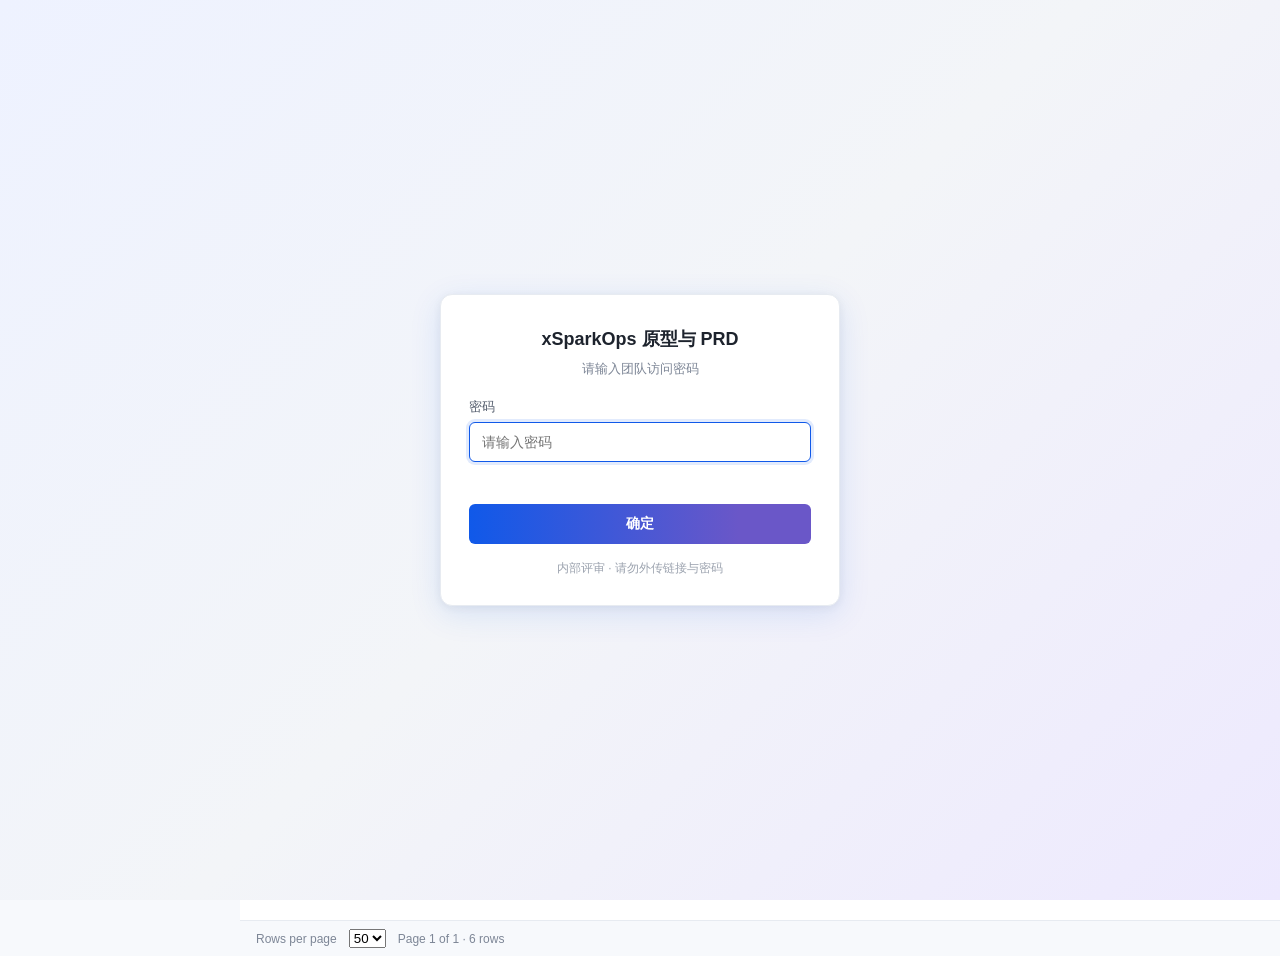
==== 原型/运营/审批中心/index.html @ 616c9ff0 "init: xSparkOps prototype, PRD hub and GitHub Pages gate" ====
<!DOCTYPE html>
<html lang="zh-CN">
<head>
  <meta charset="UTF-8">
  <meta name="viewport" content="width=device-width, initial-scale=1.0">
  <title>审批中心 — xSparkOps</title>
  <link rel="stylesheet" href="../../../共享/sidebar/sidebar.css">
  <link rel="stylesheet" href="approval.css">
  <link rel="stylesheet" href="../../../共享/sidebar/theme-dark.css">
  <link rel="stylesheet" href="../../../共享/gate/gate.css">
  <script src="../../../共享/gate/site-config.js"></script>
  <script src="../../../共享/gate/gate.js"></script>
</head>
<body data-i18n-title="approval.pageTitle">
  <div class="xs-app apv-app">
    <aside id="sidebar"></aside>

    <div class="xs-main apv-main">
      <header class="apv-page-head">
        <div class="apv-page-title">
          <h1 data-i18n="approval.page.title">审批中心</h1>
          <p data-i18n="approval.page.subtitle">查看待办、处理审批并追溯历史；覆盖 L3 敏感操作、平台发布与 Skillhub 上架，支持 AI 风险总结与提交前预审</p>
        </div>
      </header>

      <nav class="apv-tabs" data-i18n-aria="approval.tabsAria" aria-label="审批状态">
        <button class="apv-tab active" data-tab="pending" data-i18n="approval.tabs.pending">待我审批</button>
        <button class="apv-tab" data-tab="history" data-i18n="approval.tabs.history">审批历史</button>
        <button class="apv-tab" data-tab="mine" data-i18n="approval.tabs.mine">我发起的</button>
      </nav>

      <div class="apv-content" id="apvContent"></div>
    </div>
  </div>

  <script src="../../../共享/sidebar/sidebar-config.js"></script>
  <script src="../../../共享/i18n/locales.js"></script>
  <script src="../../../共享/i18n/i18n.js"></script>
  <script src="../../../共享/sidebar/icons.js"></script>
  <script src="../../../共享/sidebar/sidebar.js"></script>
  <script src="mock-data.js"></script>
  <script src="../../../共享/mock/approval-bridge.js"></script>
  <script src="approval-filters.js"></script>
  <script src="approval-ai-summary.js"></script>
  <script src="approval.js"></script>
  <script>
    XSparkSidebar.init('#sidebar', {
      activeId: 'approval',
      onUserMenu({ id, label }) {
        if (id === 'profile') alert(XSparkI18n.t('common.prototypeDemo', { label }));
      },
      onNavigate() {}
    });
    Approval.init();
  </script>
</body>
</html>
---- 共享/sidebar/sidebar.css ----
/* xSparkOps Sidebar — Figma tokens */
:root {
  --xs-sidebar-w: 240px;
  --xs-topbar-h: 56px;
  --xs-header-h: 56px;
  --xs-primary: #1059E9;
  --xs-text: #1D232D;
  --xs-text-2: #7D8696;
  --xs-icon: #545D6D;
  --xs-header-bg: #F3F5F8;
  --xs-active-bg: #FFFFFF;
  --xs-scrollbar: #C6CDD7;
  --xs-logo-from: #266AEE;
  --xs-logo-to: #6A57C8;
  --xs-item-h: 44px;
  --xs-radius: 8px;
}

* { box-sizing: border-box; margin: 0; padding: 0; }

/* App shell */
.xs-app {
  min-height: 100vh;
  background: #F7F9FC;
}

/* Global top navigation */
.xs-topbar {
  position: fixed;
  top: 0;
  left: 0;
  right: 0;
  height: var(--xs-topbar-h);
  min-height: var(--xs-topbar-h);
  z-index: 400;
  display: flex;
  align-items: center;
  justify-content: space-between;
  padding: 0 20px 0 16px;
  background: var(--xs-header-bg);
  background-image: linear-gradient(135deg, #E6F7FF 0%, rgba(251, 237, 251, 0) 55%, #fff 100%);
  border-bottom: 1px solid #E8ECF0;
  box-shadow: 0 4px 6px rgba(16, 28, 40, 0.04);
  font-family: "PingFang SC", "Microsoft YaHei", -apple-system, sans-serif;
}

.xs-topbar__brand {
  display: flex;
  align-items: center;
  gap: 10px;
  min-width: 0;
}

.xs-topbar__logo {
  width: 36px;
  height: 36px;
  flex-shrink: 0;
}

.xs-topbar__logo svg { width: 100%; height: 100%; display: block; }

.xs-topbar__brand-text {
  font-weight: 600;
  font-size: 16px;
  letter-spacing: -0.2px;
  color: #171C25;
  white-space: nowrap;
}

.xs-topbar__actions {
  display: flex;
  align-items: center;
  gap: 4px;
  flex-shrink: 0;
}

.xs-topbar__icon-btn {
  position: relative;
  display: flex;
  align-items: center;
  justify-content: center;
  width: 36px;
  height: 36px;
  border: none;
  border-radius: 8px;
  background: transparent;
  color: var(--xs-icon);
  cursor: pointer;
  transition: background 0.15s;
}

.xs-topbar__icon-btn:hover {
  background: rgba(255, 255, 255, 0.75);
  color: var(--xs-text);
}

.xs-topbar__icon-btn svg {
  width: 20px;
  height: 20px;
}

.xs-topbar__badge {
  position: absolute;
  top: 6px;
  right: 6px;
  min-width: 16px;
  height: 16px;
  padding: 0 4px;
  border-radius: 8px;
  background: #F04438;
  color: #fff;
  font-size: 10px;
  font-weight: 600;
  line-height: 16px;
  text-align: center;
}

.xs-topbar__lang {
  display: flex;
  align-items: center;
  gap: 4px;
  height: 36px;
  padding: 0 8px 0 10px;
  border: none;
  border-radius: 8px;
  background: transparent;
  color: var(--xs-text);
  font: inherit;
  font-size: 13px;
  cursor: pointer;
  transition: background 0.15s;
}

.xs-topbar__lang:hover {
  background: rgba(255, 255, 255, 0.75);
}

.xs-topbar__lang svg {
  width: 18px;
  height: 18px;
  color: var(--xs-icon);
}

.xs-topbar__lang-chevron {
  width: 12px;
  height: 12px;
  color: var(--xs-text-2);
}

.xs-topbar__user {
  position: relative;
  margin-left: 4px;
}

.xs-topbar__user-btn {
  display: flex;
  align-items: center;
  gap: 8px;
  height: 36px;
  padding: 0 8px 0 4px;
  border: none;
  border-radius: 8px;
  background: transparent;
  cursor: pointer;
  font: inherit;
  transition: background 0.15s;
}

.xs-topbar__user-btn:hover,
.xs-topbar__user-btn.open {
  background: rgba(255, 255, 255, 0.85);
}

.xs-topbar__user-name {
  font-size: 13px;
  color: var(--xs-text);
  max-width: 96px;
  overflow: hidden;
  text-overflow: ellipsis;
  white-space: nowrap;
}

.xs-topbar__user-menu {
  display: none;
  position: absolute;
  right: 0;
  top: calc(100% + 6px);
  min-width: 160px;
  background: #fff;
  border: 1px solid #E7EBF1;
  border-radius: 8px;
  box-shadow: 0 8px 24px rgba(16, 28, 40, 0.12);
  padding: 4px;
  z-index: 500;
}

.xs-topbar__user-menu.show {
  display: block;
}

.xs-topbar__user-menu-item {
  display: block;
  width: 100%;
  padding: 10px 12px;
  border: none;
  background: transparent;
  font: inherit;
  font-size: 14px;
  line-height: 22px;
  color: var(--xs-text);
  text-align: left;
  border-radius: 6px;
  cursor: pointer;
  transition: background 0.15s;
}

.xs-topbar__user-menu-item:hover {
  background: #F3F5F8;
  color: var(--xs-primary);
}

.xs-sidebar {
  width: var(--xs-sidebar-w);
  min-width: var(--xs-sidebar-w);
  height: calc(100vh - var(--xs-topbar-h));
  background: #fff;
  border-right: 1px solid #E8ECF0;
  display: flex;
  flex-direction: column;
  font-family: "PingFang SC", "Microsoft YaHei", -apple-system, sans-serif;
  font-size: 14px;
  color: var(--xs-text);
  position: fixed;
  left: 0;
  top: var(--xs-topbar-h);
  z-index: 100;
}

.xs-main {
  flex: 1;
  margin-left: var(--xs-sidebar-w);
  margin-top: var(--xs-topbar-h);
  min-width: 0;
  min-height: calc(100vh - var(--xs-topbar-h));
  display: flex;
  flex-direction: column;
}

/* Legacy sidebar brand header — removed, kept for reference */
.xs-sidebar__header {
  display: none;
}

/* Workspace selector */
.xs-sidebar__workspace {
  display: flex;
  align-items: center;
  justify-content: space-between;
  padding: 14px 16px 8px;
  cursor: pointer;
  user-select: none;
}

.xs-sidebar__workspace-label {
  font-size: 12px;
  color: var(--xs-text-2);
  line-height: 1.4;
  overflow: hidden;
  text-overflow: ellipsis;
  white-space: nowrap;
}

.xs-sidebar__workspace-chevron {
  width: 12px;
  height: 12px;
  color: var(--xs-text-2);
  flex-shrink: 0;
  transition: transform 0.2s;
}

.xs-sidebar__workspace.open .xs-sidebar__workspace-chevron {
  transform: rotate(180deg);
}

.xs-sidebar__workspace-menu {
  display: none;
  margin: 0 8px 8px;
  background: #fff;
  border: 1px solid #E8ECF0;
  border-radius: var(--xs-radius);
  box-shadow: 0 4px 16px rgba(16, 28, 40, 0.08);
  overflow: hidden;
}

.xs-sidebar__workspace.open + .xs-sidebar__workspace-menu,
.xs-sidebar__workspace-menu.show { display: block; }

.xs-sidebar__workspace-option {
  padding: 10px 14px;
  font-size: 13px;
  color: var(--xs-text);
  cursor: pointer;
}

.xs-sidebar__workspace-option:hover { background: #F3F5F8; }
.xs-sidebar__workspace-option.active { color: var(--xs-primary); font-weight: 500; }

/* Nav scroll area */
.xs-sidebar__nav {
  flex: 1;
  overflow-y: auto;
  padding: 4px 0 16px;
  scrollbar-width: thin;
  scrollbar-color: var(--xs-scrollbar) transparent;
}

.xs-sidebar__nav::-webkit-scrollbar { width: 6px; }
.xs-sidebar__nav::-webkit-scrollbar-thumb {
  background: var(--xs-scrollbar);
  border-radius: 3px;
}

.xs-sidebar__section {
  padding: 16px 20px 6px;
  font-size: 12px;
  color: var(--xs-text-2);
  line-height: 1;
}

.xs-sidebar__section:first-child {
  padding-top: 8px;
}

.xs-sidebar__divider {
  height: 1px;
  margin: 8px 16px 4px;
  background: #EEF1F5;
}

/* Nav item */
.xs-sidebar__item {
  display: flex;
  align-items: center;
  gap: 10px;
  height: var(--xs-item-h);
  margin: 0 8px;
  padding: 0 12px;
  border-radius: var(--xs-radius);
  color: var(--xs-text);
  text-decoration: none;
  cursor: pointer;
  border: none;
  background: transparent;
  width: calc(100% - 16px);
  font: inherit;
  text-align: left;
  transition: background 0.15s;
}

.xs-sidebar__item:hover:not(.is-disabled):not(.is-active) {
  background: rgba(243, 245, 248, 0.8);
}

.xs-sidebar__item.is-active {
  background: var(--xs-active-bg);
  color: var(--xs-primary);
  box-shadow: 0 1px 4px rgba(16, 28, 40, 0.06);
}

.xs-sidebar__item.is-disabled {
  color: var(--xs-text-2);
  cursor: not-allowed;
}

.xs-sidebar__icon {
  width: 20px;
  height: 20px;
  flex-shrink: 0;
  color: var(--xs-icon);
  display: flex;
  align-items: center;
  justify-content: center;
}

.xs-sidebar__icon svg { width: 20px; height: 20px; }

.xs-sidebar__item.is-active .xs-sidebar__icon { color: var(--xs-primary); }
.xs-sidebar__item.is-disabled .xs-sidebar__icon { color: var(--xs-text-2); opacity: 0.7; }

.xs-sidebar__label {
  flex: 1;
  line-height: 1.2;
  white-space: nowrap;
  overflow: hidden;
  text-overflow: ellipsis;
}

/* Sidebar footer — AI 控制台 */
.xs-sidebar__footer {
  flex-shrink: 0;
  position: relative;
  padding: 8px;
  border-top: 1px solid #E7EBF1;
  background: #fff;
}

.xs-sidebar__ai-console-menu {
  display: none;
  position: absolute;
  left: 8px;
  right: 8px;
  bottom: calc(100% + 4px);
  background: #fff;
  border: 1px solid #E8ECF0;
  border-radius: var(--xs-radius);
  box-shadow: 0 4px 16px rgba(16, 28, 40, 0.12);
  overflow: hidden;
  z-index: 20;
}

.xs-sidebar__ai-console-menu.show { display: block; }

.xs-sidebar__ai-console-option {
  display: block;
  width: 100%;
  padding: 10px 14px;
  border: none;
  background: transparent;
  font: inherit;
  font-size: 13px;
  color: var(--xs-text);
  text-align: left;
  cursor: pointer;
  transition: background 0.15s;
}

.xs-sidebar__ai-console-option + .xs-sidebar__ai-console-option {
  border-top: 1px solid #F0F2F5;
}

.xs-sidebar__ai-console-option:hover { background: #F3F5F8; }

.xs-sidebar__ai-console-option.active {
  color: var(--xs-primary);
  font-weight: 500;
  background: #F0F6FF;
}

.xs-sidebar__ai-console {
  display: flex;
  align-items: center;
  gap: 10px;
  width: 100%;
  height: var(--xs-item-h);
  padding: 0 12px;
  border: 1px solid transparent;
  border-radius: var(--xs-radius);
  background: linear-gradient(180deg, #F8FAFF 0%, #fff 100%);
  color: var(--xs-primary);
  cursor: pointer;
  font: inherit;
  font-weight: 500;
  text-align: left;
  transition: background 0.15s, border-color 0.15s, box-shadow 0.15s;
}

.xs-sidebar__ai-console:hover {
  background: #F0F6FF;
  border-color: #D6E4FF;
  box-shadow: 0 1px 4px rgba(16, 89, 233, 0.08);
}

.xs-sidebar__ai-console.open {
  background: #F0F6FF;
  border-color: #D6E4FF;
  box-shadow: 0 1px 4px rgba(16, 89, 233, 0.08);
}

.xs-sidebar__ai-console .xs-sidebar__icon {
  color: var(--xs-primary);
}

/* User footer */
.xs-sidebar__user {
  box-sizing: border-box;
  display: flex;
  align-items: center;
  padding: 8px;
  width: 100%;
  height: 68px;
  border-top: 1px solid #E7EBF1;
  flex-shrink: 0;
  position: relative;
}

.xs-sidebar__user-wrap {
  display: flex;
  align-items: center;
  padding: 10px 4px 10px 8px;
  gap: 12px;
  flex: 1;
  height: 52px;
  border-radius: 8px;
  cursor: pointer;
  border: none;
  background: transparent;
  font: inherit;
  text-align: left;
  min-width: 0;
  transition: background 0.15s;
}

.xs-sidebar__user-wrap:hover,
.xs-sidebar__user-wrap.open {
  background: #F3F5F8;
}

.xs-sidebar__avatar {
  position: relative;
  width: 32px;
  height: 32px;
  background: #EBF2FF;
  border-radius: 50%;
  display: flex;
  align-items: center;
  justify-content: center;
  flex-shrink: 0;
  font-size: 13px;
  line-height: 17px;
  color: var(--xs-primary);
  font-weight: 400;
}

.xs-sidebar__user-info {
  display: flex;
  flex-direction: column;
  justify-content: center;
  flex: 1;
  min-width: 0;
}

.xs-sidebar__user-name {
  font-size: 14px;
  line-height: 22px;
  color: var(--xs-text);
  overflow: hidden;
  text-overflow: ellipsis;
  white-space: nowrap;
}

.xs-sidebar__user-toggle {
  display: flex;
  justify-content: center;
  align-items: center;
  width: 32px;
  height: 32px;
  border-radius: 4px;
  border: none;
  background: transparent;
  color: var(--xs-icon);
  cursor: pointer;
  flex-shrink: 0;
  padding: 6px;
  transition: background 0.15s;
}

.xs-sidebar__user-toggle:hover {
  background: #EEF1F5;
}

.xs-sidebar__user-toggle svg {
  width: 20px;
  height: 20px;
}

.xs-sidebar__user-menu {
  display: none;
  position: absolute;
  left: 8px;
  right: 8px;
  bottom: calc(100% + 4px);
  background: #fff;
  border: 1px solid #E7EBF1;
  border-radius: 8px;
  box-shadow: 0 4px 16px rgba(16, 28, 40, 0.1);
  padding: 4px;
  z-index: 200;
}

.xs-sidebar__user-menu.show {
  display: block;
}

.xs-sidebar__user-menu-item {
  display: block;
  width: 100%;
  padding: 10px 12px;
  border: none;
  background: transparent;
  font: inherit;
  font-size: 14px;
  line-height: 22px;
  color: var(--xs-text);
  text-align: left;
  border-radius: 6px;
  cursor: pointer;
  transition: background 0.15s;
}

.xs-sidebar__user-menu-item:hover {
  background: #F3F5F8;
  color: var(--xs-primary);
}

/* Demo layout */
.demo-layout {
  display: flex;
  min-height: 100vh;
  background: #F7F9FC;
}

.demo-main {
  flex: 1;
  margin-left: var(--xs-sidebar-w);
  margin-top: var(--xs-topbar-h);
  min-width: 0;
  min-height: calc(100vh - var(--xs-topbar-h));
  display: flex;
  flex-direction: column;
}

.demo-page-head {
  padding: 20px 28px 16px;
  background: #fff;
  border-bottom: 1px solid #E8ECF0;
  flex-shrink: 0;
}

.demo-page-head h1 {
  font-size: 18px;
  font-weight: 600;
  color: var(--xs-text);
  margin-bottom: 4px;
}

.demo-page-head p {
  color: var(--xs-text-2);
  font-size: 13px;
  line-height: 1.5;
}

.demo-page-body {
  flex: 1;
  padding: 24px 28px 32px;
  overflow: auto;
}

.demo-placeholder {
  background: #fff;
  border: 1px solid #E8ECF0;
  border-radius: 8px;
  padding: 48px 32px;
  text-align: center;
  color: var(--xs-text-2);
  font-size: 14px;
}

.demo-doc-links {
  margin-top: 16px;
  text-align: center;
  font-size: 13px;
}

.demo-doc-links a {
  color: var(--xs-primary);
  text-decoration: none;
}

.demo-doc-links a:hover {
  text-decoration: underline;
}

/* Dark theme */
.xs-app[data-theme="dark"] {
  background: #0F1419;
  color: #E8ECF0;
}

.xs-app[data-theme="dark"] .xs-topbar {
  background: #151B23;
  background-image: linear-gradient(135deg, #1a2744 0%, #151B23 100%);
  border-bottom-color: #2A3441;
}

.xs-app[data-theme="dark"] .xs-topbar__brand-text,
.xs-app[data-theme="dark"] .xs-topbar__user-name,
.xs-app[data-theme="dark"] .xs-topbar__lang {
  color: #E8ECF0;
}

.xs-app[data-theme="dark"] .xs-sidebar {
  background: #151B23;
  border-right-color: #2A3441;
  color: #E8ECF0;
}

.xs-app[data-theme="dark"] .xs-sidebar__item.is-active {
  background: #1E2A3A;
}

.xs-app[data-theme="dark"] .xs-main,
.xs-app[data-theme="dark"] .demo-main {
  background: #0F1419;
}

.xs-app[data-theme="dark"] .xs-sidebar__footer {
  background: #151B23;
  border-top-color: #2A3441;
}

.xs-app[data-theme="dark"] .xs-sidebar__ai-console {
  background: linear-gradient(180deg, #1a2744 0%, #151B23 100%);
  color: #7EB3FF;
}

.xs-app[data-theme="dark"] .xs-sidebar__ai-console:hover {
  background: #1E2A3A;
  border-color: #2A4A6B;
}

.xs-app[data-theme="dark"] .xs-sidebar__ai-console-menu {
  background: #151B23;
  border-color: #2A3441;
}

.xs-app[data-theme="dark"] .xs-sidebar__ai-console-option {
  color: #E8ECF0;
}

.xs-app[data-theme="dark"] .xs-sidebar__ai-console-option + .xs-sidebar__ai-console-option {
  border-top-color: #2A3441;
}

.xs-app[data-theme="dark"] .xs-sidebar__ai-console-option:hover {
  background: #1E2A3A;
}

.xs-app[data-theme="dark"] .xs-sidebar__ai-console-option.active {
  background: #1a2744;
  color: #7EB3FF;
}
---- 原型/运营/审批中心/approval.css ----
/* 审批中心 — xSparkOps light theme */
:root {
  --apv-primary: #1059E9;
  --apv-primary-light: #E8F0FD;
  --apv-text: #1D232D;
  --apv-text-2: #7D8696;
  --apv-text-3: #A8B0BC;
  --apv-border: #E7EBF1;
  --apv-bg: #F7F9FC;
  --apv-card: #FFFFFF;
  --apv-green: #12B76A;
  --apv-red: #F04438;
  --apv-amber: #F79009;
  --apv-purple: #7C3AED;
  --apv-orange: #F79009;
  --apv-mono: "JetBrains Mono", "SF Mono", Consolas, monospace;
  --apv-head-h: 64px;
  --apv-tabs-h: 44px;
}

.apv-app {
  background: var(--apv-bg);
  font-family: "PingFang SC", "Microsoft YaHei", -apple-system, sans-serif;
  font-size: 14px;
  color: var(--apv-text);
}

.apv-main { overflow: hidden; }

.apv-page-head {
  height: var(--apv-head-h);
  background: var(--apv-card);
  border-bottom: 1px solid var(--apv-border);
  display: flex;
  align-items: center;
  padding: 0 28px;
  flex-shrink: 0;
}

.apv-page-title h1 { font-size: 18px; font-weight: 600; margin-bottom: 2px; }
.apv-page-title p { font-size: 12px; color: var(--apv-text-2); }

.apv-tabs {
  display: flex;
  gap: 4px;
  padding: 0 28px;
  height: var(--apv-tabs-h);
  background: var(--apv-card);
  border-bottom: 1px solid var(--apv-border);
  flex-shrink: 0;
  align-items: flex-end;
}

.apv-tab {
  padding: 10px 14px;
  font-size: 13px;
  color: var(--apv-text-2);
  cursor: pointer;
  border-bottom: 2px solid transparent;
  margin-bottom: -1px;
  background: none;
  border-top: none;
  border-left: none;
  border-right: none;
  font-family: inherit;
}

.apv-tab:hover { color: var(--apv-text); }
.apv-tab.active {
  color: var(--apv-primary);
  border-bottom-color: var(--apv-primary);
  font-weight: 500;
}

.apv-content {
  flex: 1;
  overflow: hidden;
  min-height: 0;
}

.apv-content--list { padding: 0; }

.apv-kpi-wrap {
  padding: 16px 16px 0;
  background: var(--apv-bg);
  flex-shrink: 0;
}

.apv-kpi-row {
  display: grid;
  grid-template-columns: repeat(3, 1fr);
  gap: 12px;
  max-width: 720px;
}

.apv-kpi-card {
  background: var(--apv-card);
  border: 1px solid var(--apv-border);
  border-radius: 8px;
  padding: 14px 16px;
  text-align: left;
  cursor: pointer;
  font-family: inherit;
  transition: border-color 0.15s, box-shadow 0.15s;
}

.apv-kpi-card:hover { border-color: #C5CDD8; }
.apv-kpi-card.active {
  border-color: var(--apv-primary);
  box-shadow: 0 0 0 2px rgba(16, 89, 233, 0.1);
}

.apv-kpi-card-label { font-size: 12px; color: var(--apv-text-2); margin-bottom: 4px; }
.apv-kpi-card-value { font-size: 28px; font-weight: 600; line-height: 1.2; }
.apv-kpi-card-hint { font-size: 11px; color: var(--apv-text-3); margin-top: 4px; }

.apv-kpi-l3 .apv-kpi-card-value { color: var(--apv-red); }
.apv-kpi-plat .apv-kpi-card-value { color: var(--apv-primary); }
.apv-kpi-hub .apv-kpi-card-value { color: var(--apv-purple); }

.apv-list {
  display: flex;
  flex-direction: column;
  height: calc(100vh - var(--apv-head-h) - var(--apv-tabs-h));
  min-height: 0;
}

.apv-list-toolbar {
  display: flex;
  align-items: center;
  gap: 8px;
  padding: 10px 16px;
  background: var(--apv-card);
  border-bottom: 1px solid var(--apv-border);
  flex-shrink: 0;
  flex-wrap: wrap;
}

.apv-list-toolbar h2 { font-size: 14px; font-weight: 600; margin-right: 8px; }

.apv-tb-btn {
  display: inline-flex;
  align-items: center;
  height: 32px;
  padding: 0 10px;
  border: 1px solid var(--apv-border);
  border-radius: 6px;
  background: #fff;
  font-size: 12px;
  cursor: pointer;
  font-family: inherit;
  white-space: nowrap;
}

.apv-tb-btn:hover { border-color: #C5CDD8; background: #FAFBFC; }
.apv-tb-btn.active { border-color: var(--apv-primary); color: var(--apv-primary); background: var(--apv-primary-light); }

.apv-tb-select { min-width: 130px; padding-right: 24px; }

.apv-tb-badge {
  display: inline-flex;
  align-items: center;
  justify-content: center;
  min-width: 18px;
  height: 18px;
  padding: 0 5px;
  border-radius: 9px;
  background: var(--apv-primary);
  color: #fff;
  font-size: 10px;
  font-weight: 600;
}

.apv-tb-search {
  display: flex;
  align-items: center;
  gap: 6px;
  height: 32px;
  border: 1px solid var(--apv-border);
  border-radius: 6px;
  padding: 0 8px;
  background: #fff;
  min-width: 200px;
  flex: 1;
  max-width: 280px;
}

.apv-tb-search input {
  border: none;
  outline: none;
  flex: 1;
  font-size: 12px;
  min-width: 0;
}

.apv-tb-spacer { flex: 1; }

.apv-filter-bar {
  background: var(--apv-card);
  border-bottom: 1px solid var(--apv-border);
  padding: 10px 16px 12px;
  flex-shrink: 0;
}

.apv-filter-bar.collapsed { display: none; }

.apv-filter-bar-head {
  display: flex;
  align-items: center;
  justify-content: space-between;
  margin-bottom: 8px;
}

.apv-filter-bar-title {
  font-size: 12px;
  font-weight: 600;
  color: var(--apv-text-2);
}

.apv-filter-clear {
  font-size: 12px;
  color: var(--apv-primary);
  background: none;
  border: none;
  cursor: pointer;
  font-family: inherit;
}

.apv-filter-rows {
  display: flex;
  flex-direction: column;
  gap: 8px;
}

.apv-filter-row {
  display: flex;
  align-items: flex-start;
  gap: 12px;
  flex-wrap: wrap;
}

.apv-filter-label {
  min-width: 64px;
  font-size: 12px;
  font-weight: 500;
  color: var(--apv-text-2);
  padding-top: 5px;
  flex-shrink: 0;
}

.apv-filter-options {
  display: flex;
  flex-wrap: wrap;
  gap: 6px;
  flex: 1;
  min-width: 0;
}

.apv-filter-chip {
  display: inline-flex;
  align-items: center;
  gap: 4px;
  padding: 4px 10px;
  border: 1px solid var(--apv-border);
  border-radius: 16px;
  font-size: 12px;
  cursor: pointer;
  background: #fff;
  user-select: none;
}

.apv-filter-chip input { margin: 0; accent-color: var(--apv-primary); }
.apv-filter-chip.checked {
  border-color: var(--apv-primary);
  background: var(--apv-primary-light);
  color: var(--apv-primary);
}

.apv-filter-text-inline {
  width: 200px;
  max-width: 100%;
  padding: 5px 10px;
  border: 1px solid var(--apv-border);
  border-radius: 6px;
  font-size: 12px;
  font-family: inherit;
}

.apv-list-main {
  flex: 1;
  display: flex;
  flex-direction: column;
  min-width: 0;
  min-height: 0;
  overflow: hidden;
}

.apv-list-table-wrap { flex: 1; overflow: auto; background: var(--apv-card); }

.apv-table {
  width: 100%;
  border-collapse: collapse;
  font-size: 13px;
}

.apv-table th {
  text-align: left;
  padding: 8px 12px;
  font-size: 11px;
  font-weight: 600;
  color: var(--apv-text-2);
  border-bottom: 1px solid var(--apv-border);
  white-space: nowrap;
  position: sticky;
  top: 0;
  background: var(--apv-card);
}

.apv-table td {
  padding: 10px 12px;
  border-bottom: 1px solid var(--apv-border);
  vertical-align: middle;
}

.apv-table tbody tr:hover { background: #FAFBFC; }

.mono { font-family: var(--apv-mono); }

.apv-type-badge {
  display: inline-block;
  padding: 2px 8px;
  border-radius: 4px;
  font-size: 11px;
  font-weight: 500;
  white-space: nowrap;
}

.apv-type-l3 { background: #FEECEB; color: #B42318; }
.apv-type-plat { background: var(--apv-primary-light); color: var(--apv-primary); }
.apv-type-hub { background: #F3E8FF; color: #7C3AED; }

.apv-status { font-size: 11px; font-weight: 500; }
.apv-status-pending { color: var(--apv-amber); }
.apv-status-ok { color: var(--apv-green); }
.apv-status-err { color: var(--apv-red); }

.apv-row-active { background: var(--apv-primary-light) !important; }
.apv-data-row { cursor: pointer; }

.apv-list-footer {
  display: flex;
  align-items: center;
  gap: 12px;
  padding: 8px 16px;
  border-top: 1px solid var(--apv-border);
  font-size: 12px;
  color: var(--apv-text-2);
  flex-shrink: 0;
}

.apv-empty {
  padding: 40px;
  text-align: center;
  color: var(--apv-text-2);
}

/* Drawer */
.apv-drawer-backdrop {
  position: fixed;
  inset: 0;
  background: rgba(0, 0, 0, 0.2);
  z-index: 200;
}

.apv-drawer {
  position: fixed;
  top: 0;
  right: 0;
  width: 480px;
  max-width: 90vw;
  height: 100vh;
  background: var(--apv-card);
  border-left: 1px solid var(--apv-border);
  z-index: 201;
  display: flex;
  flex-direction: column;
  box-shadow: -4px 0 24px rgba(0, 0, 0, 0.08);
}

.apv-drawer-header {
  display: flex;
  align-items: flex-start;
  justify-content: space-between;
  padding: 14px 16px;
  border-bottom: 1px solid var(--apv-border);
  flex-shrink: 0;
}

.apv-drawer-title { font-size: 15px; font-weight: 600; }
.apv-drawer-sub { font-size: 12px; color: var(--apv-text-2); margin-top: 4px; }

.apv-drawer-close {
  width: 28px;
  height: 28px;
  border: none;
  background: none;
  cursor: pointer;
  font-size: 16px;
  color: var(--apv-text-3);
  border-radius: 4px;
}

.apv-drawer-close:hover { background: #F0F2F5; }

.apv-drawer-badges {
  display: flex;
  flex-wrap: wrap;
  gap: 8px;
  padding: 12px 16px;
  border-bottom: 1px solid var(--apv-border);
}

.apv-drawer-badge {
  display: inline-flex;
  align-items: center;
  gap: 6px;
  padding: 4px 10px;
  background: #F7F9FC;
  border: 1px solid var(--apv-border);
  border-radius: 6px;
  font-size: 12px;
}

.apv-drawer-badge em {
  font-style: normal;
  color: var(--apv-text-2);
  font-size: 11px;
}

.apv-drawer-body {
  flex: 1;
  overflow-y: auto;
  padding: 16px;
}

.apv-drawer-section { margin-bottom: 16px; }

.apv-drawer-section-title {
  font-size: 12px;
  font-weight: 600;
  color: var(--apv-text-2);
  margin-bottom: 6px;
}

.apv-l3-badge {
  display: inline-block;
  padding: 4px 10px;
  background: #FEECEB;
  color: #B42318;
  border-radius: 4px;
  font-weight: 700;
  font-size: 13px;
}

.apv-io {
  background: #F7F9FC;
  border: 1px solid var(--apv-border);
  border-radius: 6px;
  padding: 10px;
  font-family: var(--apv-mono);
  font-size: 11px;
  white-space: pre-wrap;
  margin: 0;
}

.apv-ai-review {
  padding: 12px;
  background: #F0F6FF;
  border: 1px solid #D6E4FF;
  border-radius: 8px;
}

.apv-hub-card {
  padding: 12px;
  border: 1px solid var(--apv-border);
  border-radius: 8px;
  background: #FAFBFC;
}

.apv-hub-card strong { display: block; margin-bottom: 4px; }
.apv-hub-card p { font-size: 12px; color: var(--apv-text-2); margin: 0; }

.apv-link-btn {
  background: none;
  border: none;
  color: var(--apv-primary);
  font-family: var(--apv-mono);
  font-size: 12px;
  cursor: pointer;
  text-decoration: underline;
  padding: 0;
}

.apv-drawer-history {
  padding: 12px;
  background: #F7F9FC;
  border-radius: 8px;
  font-size: 13px;
}

.apv-drawer-actions {
  padding: 16px;
  border-top: 1px solid var(--apv-border);
  flex-shrink: 0;
}

.apv-comment-input {
  width: 100%;
  min-height: 64px;
  border: 1px solid var(--apv-border);
  border-radius: 8px;
  padding: 10px;
  font-size: 13px;
  font-family: inherit;
  resize: vertical;
  box-sizing: border-box;
  margin-bottom: 10px;
}

.apv-action-btns { display: flex; gap: 8px; }

.apv-btn {
  flex: 1;
  height: 36px;
  border-radius: 6px;
  font-size: 13px;
  font-weight: 500;
  cursor: pointer;
  font-family: inherit;
  border: 1px solid var(--apv-border);
}

.apv-btn-approve {
  background: var(--apv-green);
  color: #fff;
  border-color: var(--apv-green);
}

.apv-btn-reject {
  background: #fff;
  color: var(--apv-red);
  border-color: var(--apv-red);
}

.apv-btn-approve:hover { filter: brightness(0.95); }
.apv-btn-reject:hover { background: #FEECEB; }

.apv-tb-ai {
  color: var(--apv-primary);
  border-color: #D6E4FF;
  background: #F8FAFF;
}

.apv-tb-ai:hover { background: var(--apv-primary-light); }

.apv-ai-sparkle {
  width: 14px;
  height: 14px;
  color: var(--apv-primary);
  flex-shrink: 0;
}

/* AI 总结 */
.apv-ai-summary {
  margin-bottom: 20px;
  padding: 14px;
  background: linear-gradient(180deg, #F8FAFF 0%, #fff 100%);
  border: 1px solid #D6E4FF;
  border-radius: 10px;
}

.apv-ai-summary-head {
  display: flex;
  align-items: flex-start;
  gap: 10px;
  margin-bottom: 10px;
}

.apv-ai-summary-head-text { flex: 1; min-width: 0; }

.apv-ai-summary-title {
  font-size: 13px;
  font-weight: 600;
  color: var(--apv-text);
}

.apv-ai-summary-hint {
  font-size: 11px;
  color: var(--apv-text-2);
  line-height: 1.4;
  margin-top: 2px;
}

.apv-ai-risk-badge {
  flex-shrink: 0;
  padding: 3px 8px;
  border-radius: 4px;
  font-size: 11px;
  font-weight: 600;
}

.apv-ai-risk-high { background: #FEECEB; color: #B42318; }
.apv-ai-risk-medium { background: #FEF0C7; color: #B54708; }
.apv-ai-risk-low { background: #ECFDF3; color: #027A48; }

.apv-ai-summary-score {
  font-size: 12px;
  color: var(--apv-text-2);
  margin-bottom: 8px;
}

.apv-ai-summary-score strong { color: var(--apv-text); font-size: 14px; }

.apv-ai-risk-list,
.apv-ai-rec-list {
  margin: 0 0 10px;
  padding-left: 18px;
  font-size: 12px;
  line-height: 1.5;
  color: var(--apv-text);
}

.apv-ai-risk-list li { margin-bottom: 4px; color: #B42318; }
.apv-ai-rec-list li { margin-bottom: 4px; }

.apv-ai-summary-rec-title {
  font-size: 11px;
  font-weight: 600;
  color: var(--apv-text-2);
  margin-bottom: 4px;
}

.apv-ai-summary-detail {
  margin-top: 8px;
  font-size: 12px;
}

.apv-ai-summary-detail summary {
  cursor: pointer;
  color: var(--apv-primary);
  font-weight: 500;
}

.apv-ai-summary-body {
  margin-top: 8px;
  padding-top: 8px;
  border-top: 1px dashed var(--apv-border);
  color: var(--apv-text-2);
  line-height: 1.5;
}

.apv-ai-summary-body p { margin: 0 0 8px; }

/* 提交前预审弹窗 */
.apv-modal-backdrop {
  position: fixed;
  inset: 0;
  background: rgba(0, 0, 0, 0.35);
  z-index: 300;
}

.apv-submit-preview {
  position: fixed;
  top: 50%;
  left: 50%;
  transform: translate(-50%, -50%);
  width: 520px;
  max-width: 92vw;
  max-height: 88vh;
  background: var(--apv-card);
  border-radius: 12px;
  box-shadow: 0 16px 48px rgba(0, 0, 0, 0.15);
  z-index: 301;
  display: flex;
  flex-direction: column;
  overflow: hidden;
}

.apv-submit-preview-head {
  display: flex;
  justify-content: space-between;
  align-items: flex-start;
  padding: 16px 18px;
  border-bottom: 1px solid var(--apv-border);
}

.apv-submit-preview-head h3 {
  margin: 0;
  font-size: 16px;
  font-weight: 600;
}

.apv-submit-preview-head p {
  margin: 4px 0 0;
  font-size: 12px;
  color: var(--apv-text-2);
}

.apv-submit-preview-body {
  flex: 1;
  overflow-y: auto;
  padding: 16px 18px;
}

.apv-submit-draft {
  margin-bottom: 16px;
  padding: 12px;
  background: #F7F9FC;
  border: 1px solid var(--apv-border);
  border-radius: 8px;
}

.apv-submit-draft-grid {
  display: grid;
  grid-template-columns: 1fr 1fr;
  gap: 8px;
  font-size: 12px;
  margin: 8px 0;
}

.apv-submit-draft-grid em {
  display: block;
  font-style: normal;
  font-size: 10px;
  color: var(--apv-text-3);
  margin-bottom: 2px;
}

.apv-submit-draft-note {
  font-size: 12px;
  color: var(--apv-text-2);
  margin: 0;
}

.apv-submit-preview-foot {
  display: flex;
  gap: 10px;
  padding: 14px 18px;
  border-top: 1px solid var(--apv-border);
}

.apv-btn-ghost {
  flex: 1;
  background: #fff;
  color: var(--apv-text);
}

.apv-btn-primary {
  flex: 1;
  background: var(--apv-primary);
  color: #fff;
  border-color: var(--apv-primary);
}

.apv-btn-primary:hover { filter: brightness(0.95); }
.apv-btn-ghost:hover { background: #F7F9FC; }

@media (max-width: 900px) {
  .apv-kpi-row { grid-template-columns: 1fr; }
}
---- 共享/sidebar/theme-dark.css ----
/* xSparkOps — shared dark theme for all modules */

.xs-app[data-theme="dark"] {
  --xs-text: #E8ECF0;
  --xs-text-2: #9AA4B2;
  --xs-icon: #9AA4B2;
  --xs-header-bg: #151B23;
  --xs-active-bg: #1E2A3A;
  --xs-scrollbar: #3A4654;

  --xs-dark-bg: #0F1419;
  --xs-dark-surface: #151B23;
  --xs-dark-surface-2: #1E2A3A;
  --xs-dark-border: #2A3441;
  --xs-dark-text: #E8ECF0;
  --xs-dark-text-2: #9AA4B2;
  --xs-dark-text-3: #6B7785;
  --xs-dark-hover: #1E2A3A;
  --xs-dark-input: #1E2A3A;
  --xs-dark-subtle: #252D38;
  --xs-dark-primary-light: rgba(16, 89, 233, 0.14);
  --xs-dark-code: #1A222D;
  --xs-dark-row-hover: #1A222D;

  --ops-primary-light: var(--xs-dark-primary-light);
  --ops-text: var(--xs-dark-text);
  --ops-text-2: var(--xs-dark-text-2);
  --ops-text-3: var(--xs-dark-text-3);
  --ops-border: var(--xs-dark-border);
  --ops-bg: var(--xs-dark-bg);
  --ops-card: var(--xs-dark-surface);

  --apv-primary-light: var(--xs-dark-primary-light);
  --apv-text: var(--xs-dark-text);
  --apv-text-2: var(--xs-dark-text-2);
  --apv-text-3: var(--xs-dark-text-3);
  --apv-border: var(--xs-dark-border);
  --apv-bg: var(--xs-dark-bg);
  --apv-card: var(--xs-dark-surface);

  --obs-primary-light: var(--xs-dark-primary-light);
  --obs-text: var(--xs-dark-text);
  --obs-text-2: var(--xs-dark-text-2);
  --obs-text-3: var(--xs-dark-text-3);
  --obs-border: var(--xs-dark-border);
  --obs-bg: var(--xs-dark-bg);
  --obs-card: var(--xs-dark-surface);

  --gov-primary-light: var(--xs-dark-primary-light);
  --gov-text: var(--xs-dark-text);
  --gov-text-2: var(--xs-dark-text-2);
  --gov-text-3: var(--xs-dark-text-3);
  --gov-border: var(--xs-dark-border);
  --gov-bg: var(--xs-dark-bg);
  --gov-card: var(--xs-dark-surface);

  --kb-text: var(--xs-dark-text);
  --kb-text-2: var(--xs-dark-text-2);
  --kb-text-3: var(--xs-dark-text-3);
  --kb-title: var(--xs-dark-text);
  --kb-border: var(--xs-dark-border);
  --kb-border-hover: #4A5568;
  --kb-bg: var(--xs-dark-bg);
  --kb-card: var(--xs-dark-surface);
  --kb-card-grad: var(--xs-dark-surface);
  --kb-shadow-hover: 0 4px 12px rgba(0, 0, 0, 0.35);

  --agt-text: var(--xs-dark-text);
  --agt-text-2: var(--xs-dark-text-2);
  --agt-text-3: var(--xs-dark-text-3);
  --agt-border: var(--xs-dark-border);
  --agt-border-hover: #4A5568;
  --agt-bg: var(--xs-dark-bg);
  --agt-card: var(--xs-dark-surface);
  --agt-card-grad: var(--xs-dark-surface);
  --agt-shadow-hover: 0 4px 12px rgba(0, 0, 0, 0.35);
}

/* Shell — sidebar / topbar extras */
.xs-app[data-theme="dark"] .xs-topbar__icon-btn:hover,
.xs-app[data-theme="dark"] .xs-topbar__lang:hover,
.xs-app[data-theme="dark"] .xs-topbar__user-btn:hover,
.xs-app[data-theme="dark"] .xs-topbar__user-btn.open {
  background: rgba(255, 255, 255, 0.08);
  color: var(--xs-dark-text);
}

.xs-app[data-theme="dark"] .xs-topbar__user-menu {
  background: var(--xs-dark-surface);
  border-color: var(--xs-dark-border);
  box-shadow: 0 8px 24px rgba(0, 0, 0, 0.4);
}

.xs-app[data-theme="dark"] .xs-topbar__user-menu-item {
  color: var(--xs-dark-text);
}

.xs-app[data-theme="dark"] .xs-topbar__user-menu-item:hover {
  background: var(--xs-dark-hover);
  color: #7EB3FF;
}

.xs-app[data-theme="dark"] .xs-sidebar__workspace-menu {
  background: var(--xs-dark-surface);
  border-color: var(--xs-dark-border);
  box-shadow: 0 4px 16px rgba(0, 0, 0, 0.35);
}

.xs-app[data-theme="dark"] .xs-sidebar__workspace-option {
  color: var(--xs-dark-text);
}

.xs-app[data-theme="dark"] .xs-sidebar__workspace-option:hover {
  background: var(--xs-dark-hover);
}

.xs-app[data-theme="dark"] .xs-sidebar__divider {
  background: var(--xs-dark-border);
}

.xs-app[data-theme="dark"] .xs-sidebar__item {
  color: var(--xs-dark-text);
}

.xs-app[data-theme="dark"] .xs-sidebar__item:hover {
  background: var(--xs-dark-hover);
}

.xs-app[data-theme="dark"] .xs-sidebar__item.is-active {
  background: var(--xs-dark-surface-2);
  color: #7EB3FF;
}

.xs-app[data-theme="dark"] .xs-sidebar__user-menu {
  background: var(--xs-dark-surface);
  border-color: var(--xs-dark-border);
}

.xs-app[data-theme="dark"] .xs-sidebar__user-menu-item:hover {
  background: var(--xs-dark-hover);
}

/* Demo / admin placeholder pages */
.xs-app[data-theme="dark"].demo-layout {
  background: var(--xs-dark-bg);
}

.xs-app[data-theme="dark"] .demo-page-head {
  background: var(--xs-dark-surface);
  border-bottom-color: var(--xs-dark-border);
}

.xs-app[data-theme="dark"] .demo-page-head h1 {
  color: var(--xs-dark-text);
}

.xs-app[data-theme="dark"] .demo-page-head p {
  color: var(--xs-dark-text-2);
}

.xs-app[data-theme="dark"] .demo-placeholder {
  background: var(--xs-dark-surface);
  border-color: var(--xs-dark-border);
  color: var(--xs-dark-text-2);
}

.xs-app[data-theme="dark"] .admin-main {
  background: var(--xs-dark-bg);
  color: var(--xs-dark-text);
}

.xs-app[data-theme="dark"] .admin-card {
  background: var(--xs-dark-surface);
  border-color: var(--xs-dark-border);
  color: var(--xs-dark-text-2);
}

.xs-app[data-theme="dark"] .admin-card h1 {
  color: var(--xs-dark-text);
}

/* Shared form controls */
.xs-app[data-theme="dark"] input,
.xs-app[data-theme="dark"] textarea,
.xs-app[data-theme="dark"] select {
  color: var(--xs-dark-text);
}

.xs-app[data-theme="dark"] input::placeholder,
.xs-app[data-theme="dark"] textarea::placeholder {
  color: var(--xs-dark-text-3);
}

/* Toolbar buttons — ops / apv / obs / gov */
.xs-app[data-theme="dark"] .ops-tb-btn,
.xs-app[data-theme="dark"] .apv-tb-btn,
.xs-app[data-theme="dark"] .obs-tb-btn,
.xs-app[data-theme="dark"] .gov-tb-btn,
.xs-app[data-theme="dark"] .ops-ai-btn,
.xs-app[data-theme="dark"] .gov-ai-btn,
.xs-app[data-theme="dark"] .obs-ai-btn,
.xs-app[data-theme="dark"] .apv-btn-ghost,
.xs-app[data-theme="dark"] .obs-drawer-icon-btn,
.xs-app[data-theme="dark"] .obs-page-btns button {
  background: var(--xs-dark-input);
  color: var(--xs-dark-text);
  border-color: var(--xs-dark-border);
}

.xs-app[data-theme="dark"] .ops-tb-btn:hover,
.xs-app[data-theme="dark"] .apv-tb-btn:hover,
.xs-app[data-theme="dark"] .obs-tb-btn:hover,
.xs-app[data-theme="dark"] .gov-tb-btn:hover,
.xs-app[data-theme="dark"] .ops-ai-btn:hover,
.xs-app[data-theme="dark"] .gov-ai-btn:hover,
.xs-app[data-theme="dark"] .obs-ai-btn:hover,
.xs-app[data-theme="dark"] .apv-btn-ghost:hover,
.xs-app[data-theme="dark"] .obs-drawer-icon-btn:hover,
.xs-app[data-theme="dark"] .obs-page-btns button:hover:not(:disabled) {
  background: var(--xs-dark-hover);
  border-color: #3A4654;
}

.xs-app[data-theme="dark"] .ops-tb-btn.active,
.xs-app[data-theme="dark"] .apv-tb-btn.active,
.xs-app[data-theme="dark"] .obs-tb-btn.active,
.xs-app[data-theme="dark"] .gov-tb-btn.active,
.xs-app[data-theme="dark"] .obs-tb-ai.active {
  background: var(--xs-dark-primary-light);
  border-color: var(--ops-primary, #1059E9);
  color: #7EB3FF;
}

.xs-app[data-theme="dark"] .ops-tb-search,
.xs-app[data-theme="dark"] .apv-tb-search,
.xs-app[data-theme="dark"] .obs-tb-search {
  background: var(--xs-dark-input);
  border-color: var(--xs-dark-border);
}

.xs-app[data-theme="dark"] .ops-tb-search input,
.xs-app[data-theme="dark"] .apv-tb-search input,
.xs-app[data-theme="dark"] .obs-tb-search input {
  background: transparent;
  color: var(--xs-dark-text);
}

.xs-app[data-theme="dark"] .apv-filter-chip,
.xs-app[data-theme="dark"] .obs-filter-chip,
.xs-app[data-theme="dark"] .gov-filter-chip {
  background: var(--xs-dark-input);
  border-color: var(--xs-dark-border);
  color: var(--xs-dark-text);
}

.xs-app[data-theme="dark"] .apv-filter-chip.checked,
.xs-app[data-theme="dark"] .obs-filter-chip.checked,
.xs-app[data-theme="dark"] .gov-filter-chip.checked {
  background: var(--xs-dark-primary-light);
  border-color: #1059E9;
  color: #7EB3FF;
}

.xs-app[data-theme="dark"] .apv-filter-text-inline,
.xs-app[data-theme="dark"] .obs-filter-text-inline,
.xs-app[data-theme="dark"] .gov-filter-text-inline,
.xs-app[data-theme="dark"] .ops-ai-insight-input,
.xs-app[data-theme="dark"] .obs-ai-insight-input,
.xs-app[data-theme="dark"] .obs-ai-input,
.xs-app[data-theme="dark"] .apv-comment-input,
.xs-app[data-theme="dark"] .gov-ai-insight-input {
  background: var(--xs-dark-input);
  border-color: var(--xs-dark-border);
  color: var(--xs-dark-text);
}

/* Tables */
.xs-app[data-theme="dark"] .ops-table tbody tr:hover td,
.xs-app[data-theme="dark"] .ops-alert-row:hover td,
.xs-app[data-theme="dark"] .apv-table tbody tr:hover,
.xs-app[data-theme="dark"] .obs-table tbody tr:hover td,
.xs-app[data-theme="dark"] .obs-trace-row:hover td,
.xs-app[data-theme="dark"] .gov-table tbody tr:hover td {
  background: var(--xs-dark-row-hover);
}

.xs-app[data-theme="dark"] .ops-table th,
.xs-app[data-theme="dark"] .obs-table th {
  background: var(--xs-dark-surface-2);
}

.xs-app[data-theme="dark"] .ops-alert-ai-row td,
.xs-app[data-theme="dark"] .ops-alert-ai {
  background: var(--xs-dark-surface-2) !important;
  color: var(--xs-dark-text-2);
}

.xs-app[data-theme="dark"] .ops-alert-row.expanded td {
  background: var(--xs-dark-primary-light);
}

.xs-app[data-theme="dark"] .ops-status-tag,
.xs-app[data-theme="dark"] .obs-tag {
  background: var(--xs-dark-subtle);
  color: var(--xs-dark-text-2);
}

/* Chart / progress tracks */
.xs-app[data-theme="dark"] .ops-dist-bar-wrap,
.xs-app[data-theme="dark"] .ops-type-compare-bar-wrap,
.xs-app[data-theme="dark"] .obs-tl-track {
  background: var(--xs-dark-subtle);
}

.xs-app[data-theme="dark"] .ops-type-trend-cell,
.xs-app[data-theme="dark"] .apv-hub-card,
.xs-app[data-theme="dark"] .apv-submit-draft {
  background: var(--xs-dark-surface-2);
}

/* Card heads with light gray bg */
.xs-app[data-theme="dark"] .obs-card-head,
.xs-app[data-theme="dark"] .obs-panel-head,
.xs-app[data-theme="dark"] .obs-drawer-header,
.xs-app[data-theme="dark"] .obs-io-head,
.xs-app[data-theme="dark"] .obs-drawer-badge,
.xs-app[data-theme="dark"] .obs-topo-node.start {
  background: var(--xs-dark-surface-2);
}

/* AI panels */
.xs-app[data-theme="dark"] .ops-ai-insight,
.xs-app[data-theme="dark"] .apv-ai-summary,
.xs-app[data-theme="dark"] .obs-ai-insight,
.xs-app[data-theme="dark"] .obs-tracing-ai-panel,
.xs-app[data-theme="dark"] .obs-ai-filter.open,
.xs-app[data-theme="dark"] .gov-ai-insight,
.xs-app[data-theme="dark"] .gov-ai-summary {
  background: linear-gradient(180deg, #1a2744 0%, var(--xs-dark-surface) 100%);
  border-color: #2A4A6B;
}

.xs-app[data-theme="dark"] .ops-tab-ai-fab,
.xs-app[data-theme="dark"] .ops-tab-ai-panel {
  background: var(--xs-dark-surface);
  border-color: var(--xs-dark-border);
  box-shadow: 0 8px 32px rgba(0, 0, 0, 0.35);
}

.xs-app[data-theme="dark"] .ops-ai-result,
.xs-app[data-theme="dark"] .obs-ai-insight-result,
.xs-app[data-theme="dark"] .obs-ai-result,
.xs-app[data-theme="dark"] .apv-ai-review,
.xs-app[data-theme="dark"] .gov-ai-insight-result {
  background: rgba(16, 89, 233, 0.1);
  border-color: #2A4A6B;
  color: var(--xs-dark-text-2);
}

.xs-app[data-theme="dark"] .obs-ai-insight-result-body,
.xs-app[data-theme="dark"] .obs-ai-result {
  color: var(--xs-dark-text-2);
}

.xs-app[data-theme="dark"] .obs-ai-insight-result-body code {
  background: rgba(0, 0, 0, 0.25);
}

.xs-app[data-theme="dark"] .apv-tb-ai,
.xs-app[data-theme="dark"] .obs-tb-ai {
  background: rgba(16, 89, 233, 0.1);
  border-color: #2A4A6B;
}

/* Code blocks */
.xs-app[data-theme="dark"] .obs-code,
.xs-app[data-theme="dark"] .apv-io,
.xs-app[data-theme="dark"] .gov-code-block {
  background: var(--xs-dark-code);
  border-color: var(--xs-dark-border);
  color: var(--xs-dark-text-2);
}

.xs-app[data-theme="dark"] .obs-io-output {
  background: var(--xs-dark-surface-2);
}

/* Drawers */
.xs-app[data-theme="dark"] .apv-drawer,
.xs-app[data-theme="dark"] .apv-submit-preview,
.xs-app[data-theme="dark"] .obs-trace-drawer {
  background: var(--xs-dark-surface);
  border-color: var(--xs-dark-border);
  box-shadow: -8px 0 32px rgba(0, 0, 0, 0.4);
}

.xs-app[data-theme="dark"] .apv-drawer-badge,
.xs-app[data-theme="dark"] .apv-drawer-history,
.xs-app[data-theme="dark"] .apv-drawer-close:hover,
.xs-app[data-theme="dark"] .obs-tracing-ai-close:hover {
  background: var(--xs-dark-surface-2);
  border-color: var(--xs-dark-border);
  color: var(--xs-dark-text);
}

.xs-app[data-theme="dark"] .obs-drawer-left,
.xs-app[data-theme="dark"] .obs-drawer-main,
.xs-app[data-theme="dark"] .obs-topo-node,
.xs-app[data-theme="dark"] .obs-trace-tree,
.xs-app[data-theme="dark"] .obs-trace-timeline,
.xs-app[data-theme="dark"] .obs-trace-panel {
  background: var(--xs-dark-surface);
}

.xs-app[data-theme="dark"] .obs-tree-node:hover,
.xs-app[data-theme="dark"] .obs-drawer-icon-btn:hover {
  background: var(--xs-dark-row-hover);
}

.xs-app[data-theme="dark"] .obs-tree-node.active,
.xs-app[data-theme="dark"] .obs-trace-row.obs-row-active td,
.xs-app[data-theme="dark"] .obs-table tr.selected td,
.xs-app[data-theme="dark"] .apv-row-active {
  background: var(--xs-dark-primary-light) !important;
}

.xs-app[data-theme="dark"] .obs-topo-group {
  border-left-color: var(--xs-dark-border);
}

/* Type badges — slightly dimmed for dark bg */
.xs-app[data-theme="dark"] .obs-type.GENERATION { background: rgba(53, 56, 205, 0.2); color: #A5B4FC; }
.xs-app[data-theme="dark"] .obs-type.SPAN { background: rgba(71, 84, 103, 0.35); color: #CBD5E1; }
.xs-app[data-theme="dark"] .obs-type.TOOL { background: rgba(181, 71, 8, 0.2); color: #FDBA74; }
.xs-app[data-theme="dark"] .obs-type.AGENT { background: rgba(89, 37, 220, 0.2); color: #C4B5FD; }
.xs-app[data-theme="dark"] .obs-type.RETRIEVER { background: rgba(2, 122, 72, 0.2); color: #6EE7B7; }
.xs-app[data-theme="dark"] .obs-type.EVENT { background: rgba(102, 112, 133, 0.25); color: #CBD5E1; }

.xs-app[data-theme="dark"] .ops-type-pill-agent,
.xs-app[data-theme="dark"] .apv-type-plat { background: rgba(16, 89, 233, 0.18); color: #7EB3FF; }
.xs-app[data-theme="dark"] .ops-type-pill-skill { background: rgba(18, 183, 106, 0.15); color: #6EE7B7; }
.xs-app[data-theme="dark"] .ops-type-pill-mcp,
.xs-app[data-theme="dark"] .apv-type-hub { background: rgba(124, 58, 237, 0.18); color: #C4B5FD; }
.xs-app[data-theme="dark"] .ops-type-pill-tool { background: rgba(247, 144, 9, 0.15); color: #FDBA74; }
.xs-app[data-theme="dark"] .apv-type-l3,
.xs-app[data-theme="dark"] .apv-l3-badge,
.xs-app[data-theme="dark"] .ops-sev-high,
.xs-app[data-theme="dark"] .apv-ai-risk-high { background: rgba(180, 35, 24, 0.2); color: #FDA29B; }
.xs-app[data-theme="dark"] .ops-sev-medium,
.xs-app[data-theme="dark"] .apv-ai-risk-medium { background: rgba(181, 71, 8, 0.2); color: #FDBA74; }
.xs-app[data-theme="dark"] .apv-ai-risk-low { background: rgba(2, 122, 72, 0.15); color: #6EE7B7; }

.xs-app[data-theme="dark"] .ops-tag,
.xs-app[data-theme="dark"] .gov-tag {
  background: var(--xs-dark-primary-light);
  color: #7EB3FF;
}

/* Knowledge module */
.xs-app[data-theme="dark"] .kb-card,
.xs-app[data-theme="dark"] .kb-card:hover {
  background: var(--xs-dark-surface);
  border-color: var(--xs-dark-border);
}

.xs-app[data-theme="dark"] .kb-card-title,
.xs-app[data-theme="dark"] .kb-page-title h1 {
  color: var(--xs-dark-text);
}

.xs-app[data-theme="dark"] .kb-card-desc,
.xs-app[data-theme="dark"] .kb-card-meta,
.xs-app[data-theme="dark"] .kb-page-title p {
  color: var(--xs-dark-text-2);
}

.xs-app[data-theme="dark"] .kb-search {
  background: var(--xs-dark-input);
  border-color: var(--xs-dark-border);
}

.xs-app[data-theme="dark"] .kb-search input,
.xs-app[data-theme="dark"] .kb-select {
  background: transparent;
  color: var(--xs-dark-text);
}

.xs-app[data-theme="dark"] .kb-btn-ghost {
  background: var(--xs-dark-input);
  border-color: var(--xs-dark-border);
  color: var(--xs-dark-text);
}

.xs-app[data-theme="dark"] .kb-btn-ghost:hover {
  background: var(--xs-dark-hover);
}

.xs-app[data-theme="dark"] .kb-card-name,
.xs-app[data-theme="dark"] .kb-card-desc {
  color: var(--xs-dark-text);
}

.xs-app[data-theme="dark"] .kb-card-meta {
  color: var(--xs-dark-text-2);
}

/* Ops console (运维后台) */
.xs-app[data-theme="dark"].ops-app .xs-main {
  background: var(--xs-dark-bg);
}

.xs-app[data-theme="dark"] .ops-tabs {
  background: var(--xs-dark-subtle);
}

.xs-app[data-theme="dark"] .ops-tab {
  color: var(--xs-dark-text-2);
}

.xs-app[data-theme="dark"] .ops-tab:hover {
  color: var(--xs-dark-text);
}

.xs-app[data-theme="dark"] .ops-tab.active {
  background: var(--xs-dark-surface);
  color: var(--xs-dark-text);
  box-shadow: 0 1px 3px rgba(0, 0, 0, 0.25);
}

.xs-app[data-theme="dark"] .ops-panel {
  background: var(--xs-dark-surface);
  border-color: var(--xs-dark-border);
  box-shadow: none;
}

.xs-app[data-theme="dark"] .ops-panel__title,
.xs-app[data-theme="dark"] .ops-user-name {
  color: var(--xs-dark-text);
}

.xs-app[data-theme="dark"] .ops-search {
  background: var(--xs-dark-input);
  border-color: var(--xs-dark-border);
}

.xs-app[data-theme="dark"] .ops-search-input {
  color: var(--xs-dark-text);
}

.xs-app[data-theme="dark"] .ops-user-row {
  border-top-color: var(--xs-dark-border);
}

.xs-app[data-theme="dark"] .ops-role--admin {
  background: rgba(16, 89, 233, 0.15);
  border-color: #2A4A6B;
  color: #7EB3FF;
}

.xs-app[data-theme="dark"] .ops-role--user {
  background: var(--xs-dark-surface-2);
  border-color: var(--xs-dark-border);
  color: var(--xs-dark-text-2);
}

.xs-app[data-theme="dark"] .ops-panel__placeholder,
.xs-app[data-theme="dark"] .ops-panel__count,
.xs-app[data-theme="dark"] .ops-user-email {
  color: var(--xs-dark-text-2);
}

/* Governance extras */
.xs-app[data-theme="dark"] .gov-card-head {
  background: var(--xs-dark-surface-2);
}

.xs-app[data-theme="dark"] .gov-drawer,
.xs-app[data-theme="dark"] .gov-drawer-header {
  background: var(--xs-dark-surface);
  border-color: var(--xs-dark-border);
}

.xs-app[data-theme="dark"] .gov-drawer-badge {
  background: var(--xs-dark-surface-2);
  border-color: var(--xs-dark-border);
  color: var(--xs-dark-text);
}

.xs-app[data-theme="dark"] .gov-drawer-close:hover {
  background: var(--xs-dark-hover);
  color: var(--xs-dark-text);
}

.xs-app[data-theme="dark"] .gov-dist-bar-wrap {
  background: var(--xs-dark-subtle);
}

.xs-app[data-theme="dark"] .gov-tag {
  background: var(--xs-dark-subtle);
  color: var(--xs-dark-text-2);
}

.xs-app[data-theme="dark"] .apv-btn-reject {
  background: var(--xs-dark-input);
}

.xs-app[data-theme="dark"] .apv-btn-reject:hover {
  background: rgba(240, 68, 56, 0.12);
}

.xs-app[data-theme="dark"] .apv-kpi-card:hover {
  border-color: #3A4654;
}

.xs-app[data-theme="dark"] .gov-table tbody tr:hover {
  background: var(--xs-dark-row-hover);
}
---- 共享/gate/gate.css ----
.xs-gate-overlay {
  position: fixed;
  inset: 0;
  z-index: 99999;
  display: flex;
  align-items: center;
  justify-content: center;
  background: linear-gradient(135deg, #eef2ff 0%, #f3f5f8 50%, #ede9fe 100%);
  font-family: "Source Han Sans CN", "PingFang SC", "Microsoft YaHei", -apple-system, sans-serif;
}

.xs-gate-card {
  width: min(400px, calc(100vw - 32px));
  padding: 32px 28px 28px;
  background: #fff;
  border-radius: 12px;
  box-shadow: 0 8px 32px rgba(16, 89, 233, 0.12), 0 2px 8px rgba(0, 0, 0, 0.06);
  border: 1px solid #e7ebf1;
}

.xs-gate-card h2 {
  margin: 0 0 8px;
  font-size: 18px;
  font-weight: 600;
  color: #1d232d;
  text-align: center;
}

.xs-gate-card p {
  margin: 0 0 20px;
  font-size: 13px;
  color: #7d8696;
  text-align: center;
  line-height: 1.5;
}

.xs-gate-field label {
  display: block;
  font-size: 13px;
  font-weight: 500;
  color: #545d6d;
  margin-bottom: 6px;
}

.xs-gate-field input {
  width: 100%;
  box-sizing: border-box;
  height: 40px;
  padding: 0 12px;
  border: 1px solid #d7dce4;
  border-radius: 6px;
  font-size: 14px;
  outline: none;
}

.xs-gate-field input:focus {
  border-color: #1059e9;
  box-shadow: 0 0 0 3px rgba(16, 89, 233, 0.12);
}

.xs-gate-error {
  margin-top: 8px;
  font-size: 12px;
  color: #dc2626;
  min-height: 18px;
}

.xs-gate-submit {
  width: 100%;
  margin-top: 16px;
  height: 40px;
  border: none;
  border-radius: 6px;
  background: linear-gradient(90deg, #1059e9 0%, #6a57c8 79%);
  color: #fff;
  font-size: 14px;
  font-weight: 600;
  cursor: pointer;
}

.xs-gate-submit:hover {
  filter: brightness(1.05);
}

.xs-gate-submit:disabled {
  opacity: 0.6;
  cursor: not-allowed;
}

.xs-gate-brand {
  text-align: center;
  font-size: 12px;
  color: #9ca3af;
  margin-top: 16px;
}
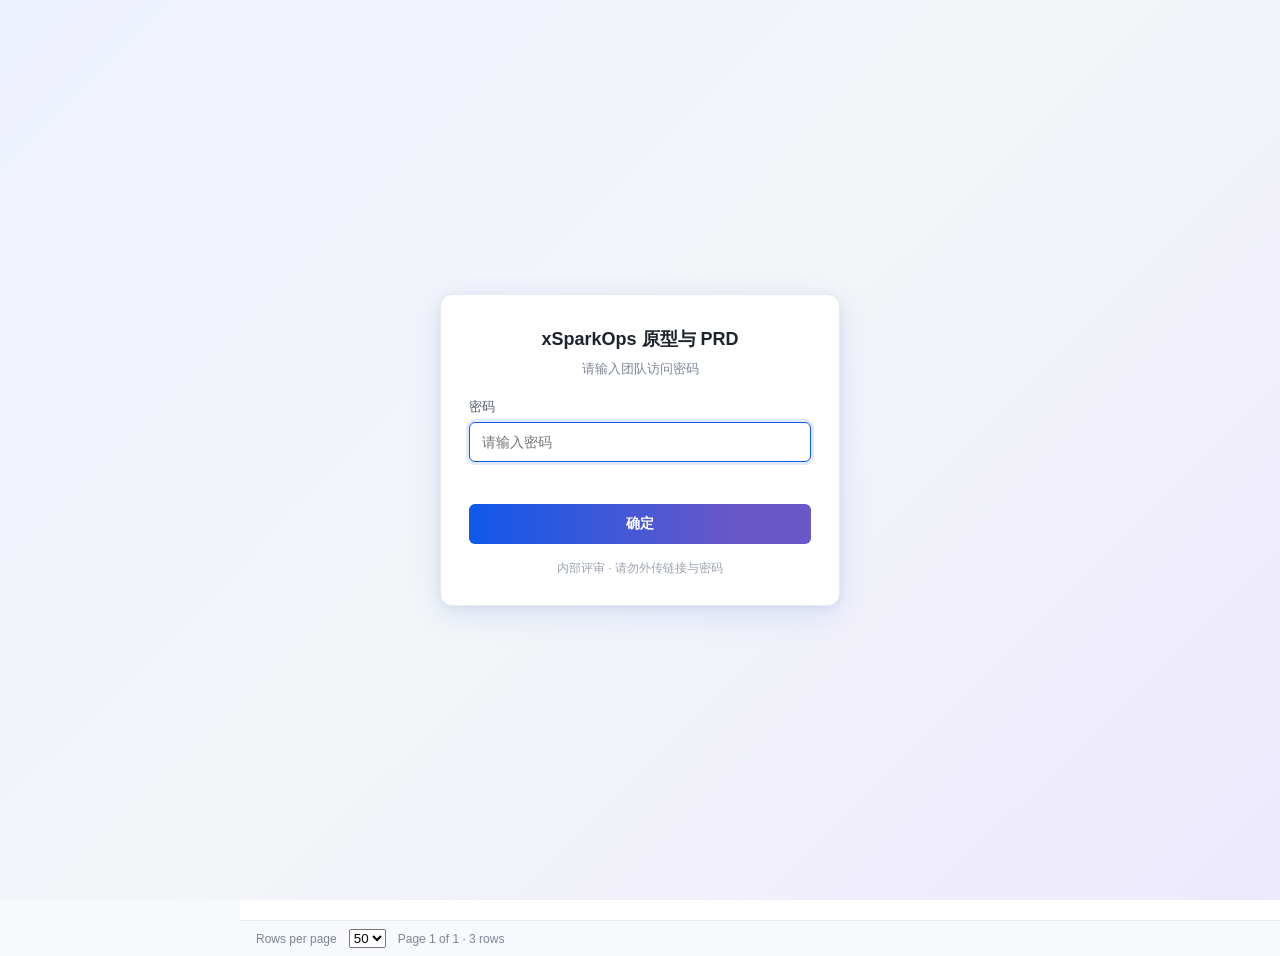
==== commit ac724fb8: "Add xSpark model service prototype and PRD; update ops prototypes. Include standalone model service " ====
--- a/原型/运营/审批中心/index.html
+++ b/原型/运营/审批中心/index.html
@@ -42,6 +42,7 @@
   <script src="../../../共享/mock/approval-bridge.js"></script>
   <script src="approval-filters.js"></script>
   <script src="approval-ai-summary.js"></script>
+  <script src="approval-ai-chat.js"></script>
   <script src="approval.js"></script>
   <script>
     XSparkSidebar.init('#sidebar', {
--- a/原型/运营/审批中心/approval.css
+++ b/原型/运营/审批中心/approval.css
@@ -576,8 +576,15 @@
   padding: 14px;
   background: linear-gradient(180deg, #F8FAFF 0%, #fff 100%);
   border: 1px solid #D6E4FF;
+  border-left: 3px solid var(--apv-primary);
   border-radius: 10px;
 }
+
+.apv-ai-summary--l3_exec { border-left-color: #F79009; background: linear-gradient(180deg, #FFFBEB 0%, #fff 100%); }
+.apv-ai-summary--platform_publish_agent { border-left-color: #1059E9; }
+.apv-ai-summary--platform_publish_skill { border-left-color: #7C3AED; background: linear-gradient(180deg, #F5F3FF 0%, #fff 100%); }
+.apv-ai-summary--platform_publish_knowledge { border-left-color: #12B76A; background: linear-gradient(180deg, #ECFDF3 0%, #fff 100%); }
+.apv-ai-summary--skillhub_publish { border-left-color: #EE46BC; background: linear-gradient(180deg, #FDF2FA 0%, #fff 100%); }
 
 .apv-ai-summary-head {
   display: flex;
@@ -674,7 +681,7 @@
   top: 50%;
   left: 50%;
   transform: translate(-50%, -50%);
-  width: 520px;
+  width: 560px;
   max-width: 92vw;
   max-height: 88vh;
   background: var(--apv-card);
@@ -765,6 +772,231 @@
 .apv-btn-primary:hover { filter: brightness(0.95); }
 .apv-btn-ghost:hover { background: #F7F9FC; }
 
+/* AI 追问对话 */
+.apv-ai-chat {
+  margin-top: 14px;
+  padding-top: 14px;
+  border-top: 1px dashed #D6E4FF;
+}
+
+.apv-ai-chat-head {
+  display: flex;
+  flex-direction: column;
+  gap: 2px;
+  margin-bottom: 10px;
+}
+
+.apv-ai-chat-title {
+  font-size: 12px;
+  font-weight: 600;
+  color: var(--apv-text);
+}
+
+.apv-ai-chat-desc {
+  font-size: 11px;
+  color: var(--apv-text-2);
+  line-height: 1.4;
+}
+
+.apv-ai-chat-suggest {
+  display: flex;
+  flex-wrap: wrap;
+  gap: 6px;
+  margin-bottom: 10px;
+}
+
+.apv-ai-chat-suggest-btn {
+  padding: 4px 10px;
+  border: 1px solid #D6E4FF;
+  border-radius: 999px;
+  background: #fff;
+  color: var(--apv-primary);
+  font-size: 11px;
+  cursor: pointer;
+  transition: background 0.15s, border-color 0.15s;
+}
+
+.apv-ai-chat-suggest-btn:hover {
+  background: var(--apv-primary-light);
+  border-color: var(--apv-primary);
+}
+
+.apv-ai-chat-messages {
+  max-height: 220px;
+  overflow-y: auto;
+  padding: 8px 4px;
+  margin-bottom: 10px;
+  background: rgba(255, 255, 255, 0.7);
+  border: 1px solid var(--apv-border);
+  border-radius: 8px;
+}
+
+.apv-ai-chat-empty {
+  font-size: 11px;
+  color: var(--apv-text-2);
+  line-height: 1.5;
+  padding: 8px 6px;
+}
+
+.apv-ai-chat-msg {
+  display: flex;
+  gap: 8px;
+  margin-bottom: 10px;
+}
+
+.apv-ai-chat-msg--user {
+  justify-content: flex-end;
+}
+
+.apv-ai-chat-msg--user .apv-ai-chat-bubble {
+  background: var(--apv-primary);
+  color: #fff;
+  border-radius: 12px 12px 4px 12px;
+  max-width: 88%;
+}
+
+.apv-ai-chat-msg--assistant .apv-ai-chat-bubble {
+  background: #F7F9FC;
+  border: 1px solid var(--apv-border);
+  border-radius: 4px 12px 12px 12px;
+  flex: 1;
+  min-width: 0;
+}
+
+.apv-ai-chat-avatar {
+  width: 24px;
+  height: 24px;
+  flex-shrink: 0;
+  display: flex;
+  align-items: center;
+  justify-content: center;
+  margin-top: 2px;
+}
+
+.apv-ai-chat-bubble {
+  padding: 8px 10px;
+  font-size: 12px;
+  line-height: 1.5;
+}
+
+.apv-ai-chat-bubble p {
+  margin: 0 0 6px;
+}
+
+.apv-ai-chat-bubble p:last-child {
+  margin-bottom: 0;
+}
+
+.apv-ai-chat-bubble code {
+  font-size: 11px;
+  padding: 1px 4px;
+  border-radius: 4px;
+  background: rgba(0, 0, 0, 0.06);
+}
+
+.apv-ai-chat-sources {
+  margin-top: 8px;
+  padding-top: 8px;
+  border-top: 1px dashed var(--apv-border);
+  display: flex;
+  flex-direction: column;
+  gap: 6px;
+}
+
+.apv-ai-chat-source-group {
+  display: flex;
+  flex-wrap: wrap;
+  align-items: center;
+  gap: 6px;
+}
+
+.apv-ai-chat-source-label {
+  font-size: 10px;
+  font-weight: 600;
+  color: var(--apv-text-2);
+  flex-shrink: 0;
+}
+
+.apv-ai-chat-source-chip {
+  padding: 2px 8px;
+  border-radius: 4px;
+  font-size: 10px;
+  line-height: 1.4;
+  border: none;
+  cursor: default;
+}
+
+.apv-ai-chat-source-chip--history {
+  background: #EFF8FF;
+  color: #175CD3;
+  cursor: pointer;
+}
+
+.apv-ai-chat-source-chip--history:hover {
+  background: #D1E9FF;
+}
+
+.apv-ai-chat-source-chip--mcp {
+  background: #F4F3FF;
+  color: #5925DC;
+}
+
+.apv-ai-chat-typing {
+  font-size: 11px;
+  color: var(--apv-text-2);
+  padding: 4px 6px;
+  animation: apv-chat-pulse 1.2s ease-in-out infinite;
+}
+
+@keyframes apv-chat-pulse {
+  0%, 100% { opacity: 0.5; }
+  50% { opacity: 1; }
+}
+
+.apv-ai-chat-input-row {
+  display: flex;
+  gap: 8px;
+  align-items: flex-end;
+}
+
+.apv-ai-chat-input {
+  flex: 1;
+  min-height: 56px;
+  max-height: 96px;
+  padding: 8px 10px;
+  border: 1px solid var(--apv-border);
+  border-radius: 8px;
+  font-size: 12px;
+  font-family: inherit;
+  resize: vertical;
+  line-height: 1.45;
+}
+
+.apv-ai-chat-input:focus {
+  outline: none;
+  border-color: var(--apv-primary);
+  box-shadow: 0 0 0 2px rgba(16, 89, 233, 0.12);
+}
+
+.apv-ai-chat-send {
+  width: 40px;
+  height: 40px;
+  border: none;
+  border-radius: 10px;
+  background: var(--apv-primary);
+  color: #fff;
+  cursor: pointer;
+  display: flex;
+  align-items: center;
+  justify-content: center;
+  flex-shrink: 0;
+  transition: filter 0.15s;
+}
+
+.apv-ai-chat-send:hover {
+  filter: brightness(0.95);
+}
+
 @media (max-width: 900px) {
   .apv-kpi-row { grid-template-columns: 1fr; }
 }
--- a/共享/sidebar/theme-dark.css
+++ b/共享/sidebar/theme-dark.css
@@ -262,6 +262,17 @@
 }
 
 .xs-app[data-theme="dark"] .apv-filter-text-inline,
+.xs-app[data-theme="dark"] .obs-filter-panel,
+.xs-app[data-theme="dark"] .obs-filter-panel-head,
+.xs-app[data-theme="dark"] .obs-filter-group {
+  border-color: var(--xs-dark-border);
+}
+
+.xs-app[data-theme="dark"] .obs-filter-group-head:hover {
+  background: var(--xs-dark-hover);
+}
+
+.xs-app[data-theme="dark"] .obs-filter-text,
 .xs-app[data-theme="dark"] .obs-filter-text-inline,
 .xs-app[data-theme="dark"] .gov-filter-text-inline,
 .xs-app[data-theme="dark"] .ops-ai-insight-input,
@@ -504,6 +515,161 @@
   color: var(--xs-dark-text-2);
 }
 
+.xs-app[data-theme="dark"] .kb-tab.active {
+  color: var(--xs-dark-primary);
+  border-bottom-color: var(--xs-dark-primary);
+}
+
+.xs-app[data-theme="dark"] .kb-status-tab {
+  background: var(--xs-dark-surface);
+  border-color: var(--xs-dark-border);
+  color: var(--xs-dark-text-2);
+}
+
+.xs-app[data-theme="dark"] .kb-status-tab.active {
+  background: rgba(16, 89, 233, 0.15);
+  border-color: var(--xs-dark-primary);
+  color: var(--xs-dark-primary);
+}
+
+.xs-app[data-theme="dark"] .kb-scope-tab {
+  background: var(--xs-dark-surface);
+  border-color: var(--xs-dark-border);
+  color: var(--xs-dark-text-2);
+}
+
+.xs-app[data-theme="dark"] .kb-legend-block h4 {
+  color: var(--xs-dark-text);
+}
+
+.xs-app[data-theme="dark"] .kb-card-hint--reject {
+  background: rgba(180, 35, 24, 0.15);
+  border-color: rgba(180, 35, 24, 0.3);
+}
+
+.xs-app[data-theme="dark"] .kb-card-hint--pending {
+  background: rgba(180, 83, 9, 0.15);
+  border-color: rgba(180, 83, 9, 0.3);
+}
+
+.xs-app[data-theme="dark"] .kb-status--draft {
+  background: var(--xs-dark-hover);
+  color: var(--xs-dark-text-2);
+  border-color: var(--xs-dark-border);
+}
+
+.xs-app[data-theme="dark"] .kb-create-modal,
+.xs-app[data-theme="dark"] .kb-create-steps,
+.xs-app[data-theme="dark"] .kb-create-foot {
+  background: var(--xs-dark-surface);
+  border-color: var(--xs-dark-border);
+}
+
+.xs-app[data-theme="dark"] .kb-create-step.active,
+.xs-app[data-theme="dark"] .kb-create-step.done {
+  background: var(--xs-dark-hover);
+}
+
+.xs-app[data-theme="dark"] .kb-create-input,
+.xs-app[data-theme="dark"] .kb-create-textarea,
+.xs-app[data-theme="dark"] .kb-create-select,
+.xs-app[data-theme="dark"] .kb-create-scope {
+  background: var(--xs-dark-surface);
+  border-color: var(--xs-dark-border);
+  color: var(--xs-dark-text);
+}
+
+.xs-app[data-theme="dark"] .kb-create-preview {
+  background: var(--xs-dark-hover);
+}
+
+.xs-app[data-theme="dark"] .kb-search-select-trigger,
+.xs-app[data-theme="dark"] .kb-search-select-panel {
+  background: var(--xs-dark-surface);
+  border-color: var(--xs-dark-border);
+  color: var(--xs-dark-text);
+}
+
+.xs-app[data-theme="dark"] .kb-search-select-option:hover,
+.xs-app[data-theme="dark"] .kb-search-select-option.selected {
+  background: var(--xs-dark-hover);
+}
+
+.xs-app[data-theme="dark"] .kb-card-menu {
+  background: var(--xs-dark-surface);
+  border-color: var(--xs-dark-border);
+  box-shadow: 0 8px 24px rgba(0, 0, 0, 0.35);
+}
+
+.xs-app[data-theme="dark"] .kb-card-menu-item {
+  color: var(--xs-dark-text);
+}
+
+.xs-app[data-theme="dark"] .kb-card-menu-item:hover {
+  background: var(--xs-dark-hover);
+}
+
+.xs-app[data-theme="dark"] .kb-card-menu-item--danger:hover {
+  background: rgba(180, 35, 24, 0.15);
+}
+
+/* Ops analytics (运营分析) — page chrome */
+.xs-app[data-theme="dark"].ops-analysis-app {
+  background: var(--xs-dark-bg);
+}
+
+.xs-app[data-theme="dark"].ops-analysis-app .ops-page-head,
+.xs-app[data-theme="dark"].ops-analysis-app .ops-tabs {
+  background: var(--xs-dark-surface);
+  border-color: var(--xs-dark-border);
+}
+
+.xs-app[data-theme="dark"].ops-analysis-app .ops-content {
+  background: var(--xs-dark-bg);
+}
+
+.xs-app[data-theme="dark"] .ops-kpi,
+.xs-app[data-theme="dark"] .ops-card,
+.xs-app[data-theme="dark"] .ops-toolbar {
+  background: var(--xs-dark-surface);
+  border-color: var(--xs-dark-border);
+}
+
+.xs-app[data-theme="dark"] .ops-card-head {
+  background: var(--xs-dark-surface-2);
+  border-color: var(--xs-dark-border);
+}
+
+.xs-app[data-theme="dark"] .ops-kpi-value,
+.xs-app[data-theme="dark"] .ops-page-title h1 {
+  color: var(--xs-dark-text);
+}
+
+.xs-app[data-theme="dark"] .ops-page-title p,
+.xs-app[data-theme="dark"] .ops-kpi-label,
+.xs-app[data-theme="dark"] .ops-card-sub {
+  color: var(--xs-dark-text-2);
+}
+
+.xs-app[data-theme="dark"] .ops-radar-area {
+  fill: rgba(16, 89, 233, 0.22);
+  stroke: #7EB3FF;
+}
+
+.xs-app[data-theme="dark"] .ops-radar-label {
+  fill: var(--xs-dark-text-2);
+}
+
+.xs-app[data-theme="dark"] .ops-asset-type-card,
+.xs-app[data-theme="dark"] .ops-type-trend-cell {
+  background: var(--xs-dark-surface-2);
+  border-color: var(--xs-dark-border);
+}
+
+.xs-app[data-theme="dark"] .ops-donut::after {
+  background: var(--xs-dark-surface);
+}
+
 /* Ops console (运维后台) */
 .xs-app[data-theme="dark"].ops-app .xs-main {
   background: var(--xs-dark-bg);
